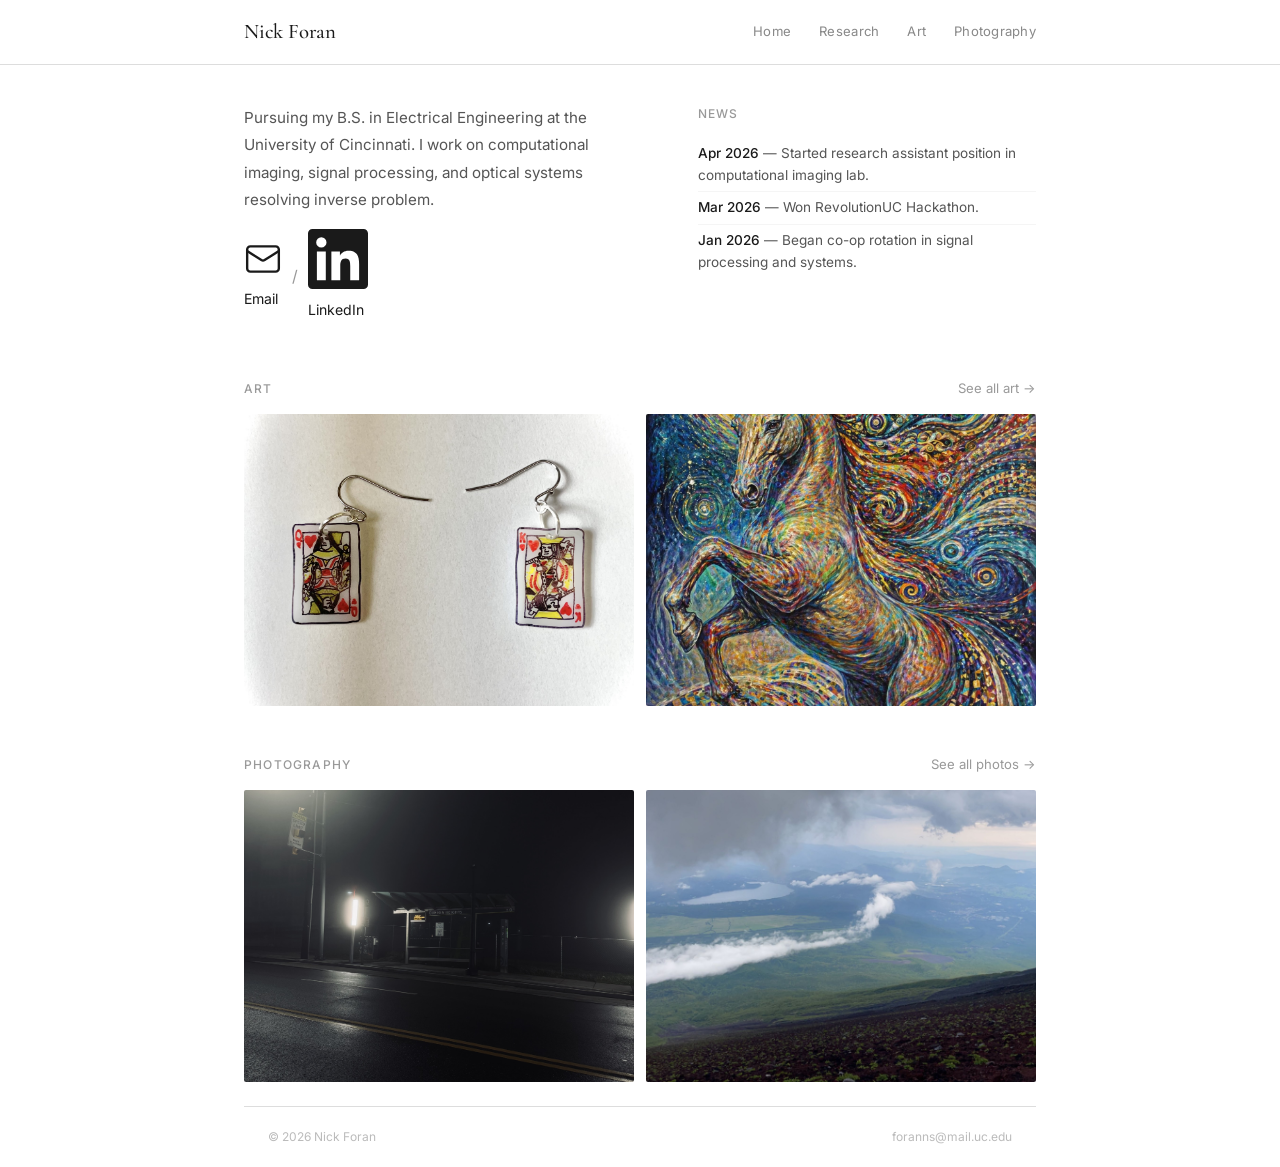
==== index.html @ 4a58c4fb "Update contact links with SVG icons" ====
<!DOCTYPE html>
<html lang="en">
<head>
  <meta charset="utf-8" />
  <meta name="viewport" content="width=device-width, initial-scale=1" />
  <title>Nick Foran</title>
  <link rel="preconnect" href="https://fonts.googleapis.com">
  <link rel="preconnect" href="https://fonts.gstatic.com" crossorigin>
  <link href="https://fonts.googleapis.com/css2?family=Cormorant+Garamond:ital,wght@0,400;0,500;0,600;1,400&family=Inter:wght@300;400;500;600&display=swap" rel="stylesheet">
  <link rel="stylesheet" href="styles.css" />
</head>
<body>

  <header class="site-header">
    <div class="header-bar">
      <a href="index.html" class="logo">Nick Foran</a>
      <nav class="main-nav">
        <a href="index.html">Home</a>
        <a href="research.html">Research</a>
        <a href="art.html">Art</a>
        <a href="photography.html">Photography</a>
      </nav>
      <button class="mobile-menu-btn" onclick="document.querySelector('.mobile-nav').classList.toggle('open')">Menu</button>
      <div class="mobile-nav">
        <a href="index.html">Home</a>
        <a href="research.html">Research</a>
        <a href="art.html">Art</a>
        <a href="photography.html">Photography</a>
      </div>
    </div>
  </header>

  <div class="page-content">

    <section class="home-section">
      <div class="home-grid">
        <div class="about-col">
          <p>
            Pursuing my B.S. in Electrical Engineering at the University of Cincinnati.
            I work on computational imaging, signal processing, and optical systems resolving inverse problem.
          </p>
          <p class="contact-line">
            <a href="mailto:foranns@mail.uc.edu">
              <svg class="icon" viewBox="0 0 24 24" fill="none" stroke="currentColor" stroke-width="1.5" stroke-linecap="round" stroke-linejoin="round"><rect x="2" y="4" width="20" height="16" rx="2"/><path d="m22 7-8.97 5.7a1.94 1.94 0 0 1-2.06 0L2 7"/></svg>
              Email
            </a>
            <span class="emdash">/</span>
            <a href="https://linkedin.com/in/forannick" target="_blank">
              <svg class="icon" viewBox="0 0 24 24" fill="currentColor"><path d="M20.447 20.452h-3.554v-5.569c0-1.328-.027-3.037-1.852-3.037-1.853 0-2.136 1.445-2.136 2.939v5.667H9.351V9h3.414v1.561h.046c.477-.9 1.637-1.85 3.37-1.85 3.601 0 4.267 2.37 4.267 5.455v6.286zM5.337 7.433a2.062 2.062 0 0 1-2.063-2.065 2.064 2.064 0 1 1 2.063 2.065zm1.782 13.019H3.555V9h3.564v11.452zM22.225 0H1.771C.792 0 0 .774 0 1.729v20.542C0 23.227.792 24 1.771 24h20.451C23.2 24 24 23.227 24 22.271V1.729C24 .774 23.2 0 22.222 0h.003z"/></svg>
              LinkedIn
            </a>
          </p>
        </div>
        <div class="news-col">
          <h2>News</h2>
          <ul>
            <li><strong>Apr 2026</strong> — Started research assistant position in computational imaging lab.</li>
            <li><strong>Mar 2026</strong> — Won RevolutionUC Hackathon.</li>
            <li><strong>Jan 2026</strong> — Began co-op rotation in signal processing and systems.</li>
          </ul>
        </div>
      </div>
    </section>

    <!--
    <section class="media">
      <div class="section-heading">
        <h2>Research</h2>
        <a href="research.html" class="see-all">See all research →</a>
      </div>
      <div class="preview-row">
        <img src="images/project1.jpg" alt="Research preview" loading="lazy" />
        <img src="images/project1.jpg" alt="Research preview" loading="lazy" />
      </div>
    </section>
    -->

    <section class="media">
      <div class="section-heading">
        <h2>Art</h2>
        <a href="art.html" class="see-all">See all art →</a>
      </div>
      <div class="preview-row">
        <img src="images/art.jpg" alt="Art sample" loading="lazy" />
        <img src="images/image1.PNG" alt="Art sample" loading="lazy" />
      </div>
    </section>

    <section class="media">
      <div class="section-heading">
        <h2>Photography</h2>
        <a href="photography.html" class="see-all">See all photos →</a>
      </div>
      <div class="preview-row">
        <img src="images/ph.jpg" alt="Photography sample" loading="lazy" />
        <img src="images/photo1.JPG" alt="Photography sample" loading="lazy" />
      </div>
    </section>

    <footer>
      <p>© 2026 Nick Foran</p>
      <a href="mailto:foranns@mail.uc.edu">foranns@mail.uc.edu</a>
    </footer>

  </div>

</body>
</html>
---- styles.css ----
/* ─── Nick Foran ─── */

:root {
  --bg: #ffffff;
  --text: #1a1a1a;
  --muted: #555555;
  --light: #999999;
  --line: #dddddd;
  --serif: 'Cormorant Garamond', Georgia, serif;
  --sans: 'Inter', -apple-system, BlinkMacSystemFont, 'Segoe UI', Roboto, Helvetica, Arial, sans-serif;
}

* { box-sizing: border-box; margin: 0; padding: 0; }

html {
  scroll-behavior: smooth;
  scroll-padding-top: 72px;
  -webkit-font-smoothing: antialiased;
}

body {
  font-family: var(--sans);
  background: var(--bg);
  color: var(--text);
  line-height: 1.65;
  font-size: 15px;
}

a { color: inherit; text-decoration: none; }
a:hover { text-decoration: underline; }

/* ─── Fixed Header ─── */
.site-header {
  position: fixed;
  top: 0; left: 0; right: 0;
  z-index: 1000;
  background: rgba(255,255,255,0.96);
  backdrop-filter: blur(10px);
  -webkit-backdrop-filter: blur(10px);
  border-bottom: 1px solid var(--line);
}

.header-bar {
  max-width: 840px;
  margin: 0 auto;
  padding: 0 24px;
  height: 64px;
  display: flex;
  align-items: center;
  justify-content: space-between;
}

.logo {
  font-family: var(--serif);
  font-size: 1.3rem;
  font-weight: 500;
  color: var(--text);
  text-decoration: none !important;
  letter-spacing: -0.01em;
}

.main-nav {
  display: flex;
  gap: 28px;
}

.main-nav a {
  font-family: var(--sans);
  font-size: 0.82rem;
  font-weight: 400;
  color: #888;
  letter-spacing: 0.02em;
  transition: color 0.2s ease;
  text-decoration: none;
  position: relative;
}

.main-nav a:hover {
  color: var(--text);
}

.main-nav a::after {
  content: '';
  position: absolute;
  bottom: -3px;
  left: 0;
  width: 0;
  height: 1.5px;
  background: var(--text);
  transition: width 0.25s ease;
}

.main-nav a:hover::after {
  width: 100%;
}

.mobile-menu-btn {
  display: none;
  font-family: var(--sans);
  font-size: 0.82rem;
  color: #888;
  background: none;
  border: none;
  cursor: pointer;
  letter-spacing: 0.02em;
}

.mobile-nav {
  display: none;
  position: absolute;
  top: 64px;
  right: 16px;
  background: #fff;
  border: 1px solid var(--line);
  border-radius: 6px;
  box-shadow: 0 8px 24px rgba(0,0,0,0.06);
  padding: 6px;
  min-width: 160px;
}

.mobile-nav.open {
  display: block;
}

.mobile-nav a {
  display: block;
  padding: 10px 12px;
  font-family: var(--sans);
  font-size: 0.85rem;
  color: #888;
  border-radius: 4px;
  text-decoration: none;
}

.mobile-nav a:hover {
  color: var(--text);
  background: rgba(0,0,0,0.03);
}

/* ─── Page Layout ─── */
.page-content {
  max-width: 840px;
  margin: 0 auto;
  padding: 64px 24px 0;
}

/* ─── Home: About + News side by side ─── */
.home-section {
  padding: 40px 0 32px;
}

.home-grid {
  display: grid;
  grid-template-columns: 1.2fr 1fr;
  gap: 48px;
  align-items: start;
}

.about-col p {
  font-size: 0.95rem;
  color: var(--muted);
  line-height: 1.8;
  margin-bottom: 14px;
}

.about-col p:last-of-type {
  margin-bottom: 0;
}

.contact-line {
  display: flex;
  align-items: center;
  gap: 10px;
  flex-wrap: wrap;
  margin-top: 16px;
}

.emdash {
  color: var(--light);
  font-size: 1rem;
  line-height: 1;
}

.contact-line a {
  font-size: 0.88rem;
  color: var(--text);
  text-decoration: none;
}

.contact-line a:hover {
  text-decoration: underline;
}

.news-col h2 {
  font-family: var(--sans);
  font-size: 0.75rem;
  font-weight: 500;
  color: var(--light);
  text-transform: uppercase;
  letter-spacing: 0.1em;
  margin-bottom: 14px;
}

.news-col ul {
  list-style: none;
}

.news-col li {
  font-size: 0.85rem;
  color: var(--muted);
  padding: 5px 0;
  border-bottom: 1px solid #f5f5f5;
  line-height: 1.6;
}

.news-col li:last-child {
  border-bottom: none;
}

.news-col strong {
  color: var(--text);
  font-weight: 500;
}

/* ─── Section headings with See all ─── */
.section-heading {
  display: flex;
  align-items: baseline;
  justify-content: space-between;
  margin-bottom: 14px;
}

.section-heading h2,
section h2 {
  font-family: var(--sans);
  font-size: 0.75rem;
  font-weight: 500;
  color: var(--light);
  text-transform: uppercase;
  letter-spacing: 0.1em;
}

.see-all {
  font-size: 0.82rem;
  color: var(--light);
  text-decoration: none;
}

.see-all:hover {
  color: var(--text);
  text-decoration: underline;
}

/* ─── Research ─── */
.research {
  padding: 32px 0;
}

.research table {
  width: 100%;
  border-collapse: collapse;
}

.research tr {
  vertical-align: top;
}

.r-thumb {
  width: 160px;
  padding: 0 20px 28px 0;
}

.r-thumb img {
  max-width: 160px;
  width: 100%;
  height: auto;
  aspect-ratio: 4 / 3;
  object-fit: cover;
  border-radius: 2px;
  display: block;
}

.r-info {
  padding-bottom: 28px;
}

.r-title {
  font-size: 0.92rem;
  font-weight: 600;
  margin-bottom: 3px;
}

.r-meta {
  font-size: 0.8rem;
  color: var(--muted);
  margin-bottom: 6px;
}

.r-meta strong {
  color: var(--text);
  font-weight: 500;
}

.r-desc {
  font-size: 0.84rem;
  color: var(--muted);
  line-height: 1.5;
}

/* ─── Previews (Home) ─── */
.media {
  padding: 24px 0;
}

.preview-row {
  display: flex;
  gap: 12px;
}

.preview-row img {
  flex: 1;
  min-width: 0;
  width: 100%;
  height: auto;
  aspect-ratio: 4 / 3;
  object-fit: cover;
  display: block;
  border-radius: 2px;
}

/* ─── Gallery Pages ─── */
.gallery {
  padding: 32px 0;
}

.gallery-grid {
  display: grid;
  grid-template-columns: repeat(3, 1fr);
  gap: 10px;
}

.gallery-grid img {
  width: 100%;
  height: auto;
  aspect-ratio: 1 / 1;
  object-fit: cover;
  display: block;
  border-radius: 2px;
}

/* ─── Footer ─── */
footer {
  max-width: 840px;
  margin: 0 auto;
  padding: 20px 24px;
  display: flex;
  justify-content: space-between;
  align-items: baseline;
  flex-wrap: wrap;
  gap: 8px;
  border-top: 1px solid var(--line);
}

footer p,
footer a {
  font-size: 0.75rem;
  color: #bbb;
  text-decoration: none;
}

footer a:hover {
  color: var(--text);
  text-decoration: underline;
}

/* ─── Responsive ─── */
@media (max-width: 640px) {
  .main-nav { display: none; }
  .mobile-menu-btn { display: block; }

  .page-content {
    padding: 64px 20px 0;
  }

  .home-grid {
    grid-template-columns: 1fr;
    gap: 32px;
  }

  .research tr,
  .research td {
    display: block;
  }

  .r-thumb {
    width: 100%;
    padding: 0 0 12px 0;
  }

  .r-thumb img {
    max-width: 100%;
  }

  .preview-row {
    flex-direction: column;
  }

  .gallery-grid {
    grid-template-columns: repeat(2, 1fr);
  }

  footer {
    flex-direction: column;
    gap: 6px;
    text-align: center;
  }
}
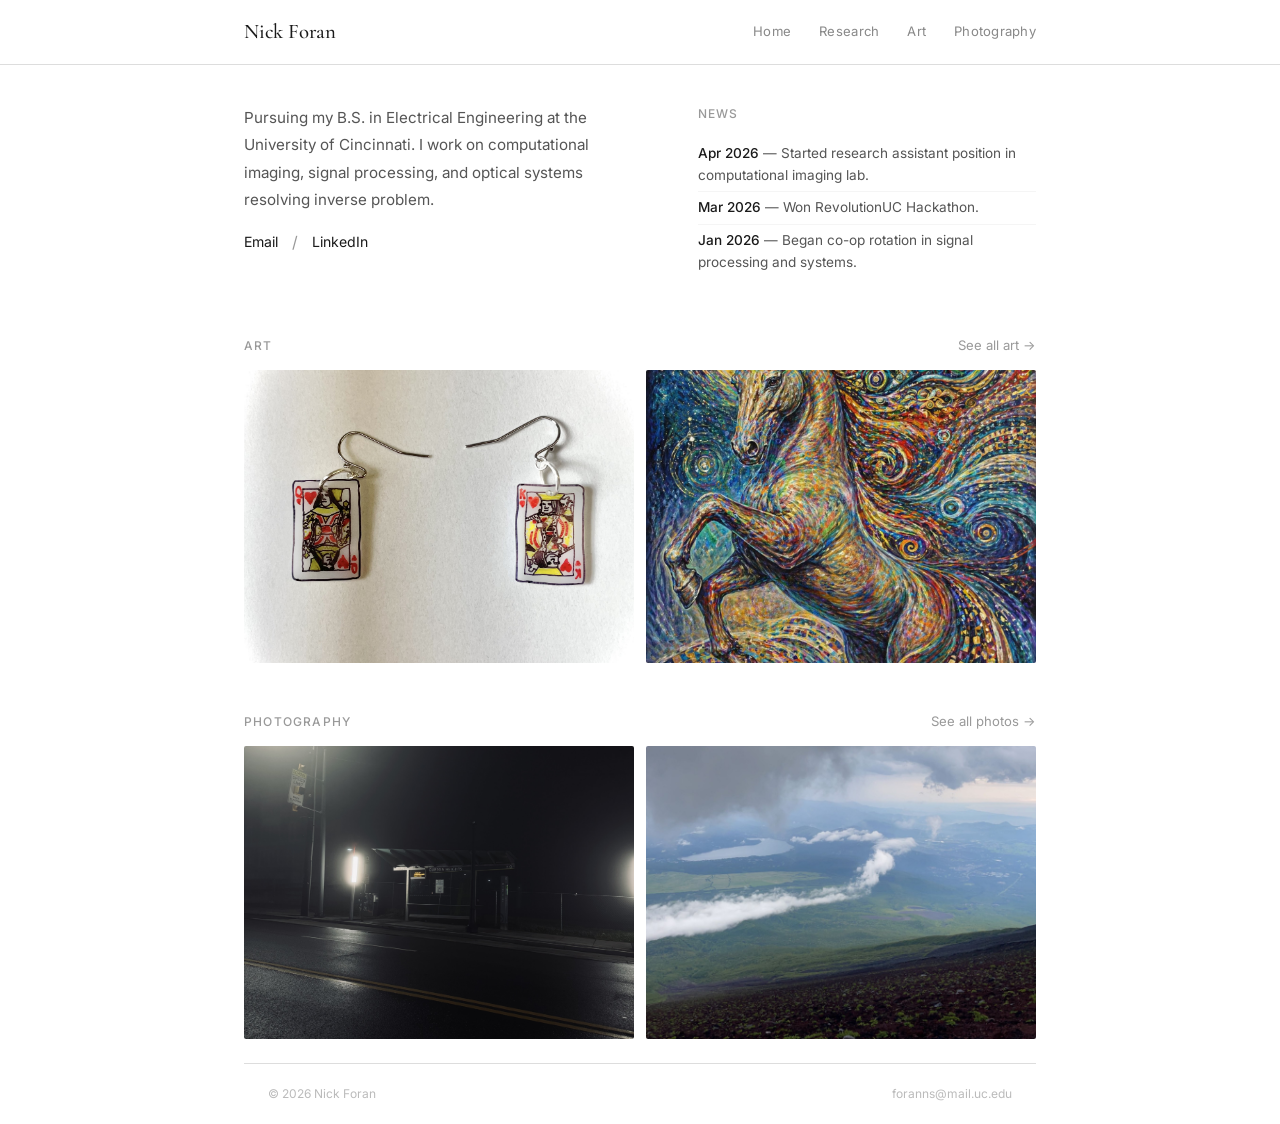
==== commit 0276ffd8: "Refactor contact links in index.html" ====
--- a/index.html
+++ b/index.html
@@ -40,15 +40,9 @@
             I work on computational imaging, signal processing, and optical systems resolving inverse problem.
           </p>
           <p class="contact-line">
-            <a href="mailto:foranns@mail.uc.edu">
-              <svg class="icon" viewBox="0 0 24 24" fill="none" stroke="currentColor" stroke-width="1.5" stroke-linecap="round" stroke-linejoin="round"><rect x="2" y="4" width="20" height="16" rx="2"/><path d="m22 7-8.97 5.7a1.94 1.94 0 0 1-2.06 0L2 7"/></svg>
-              Email
-            </a>
+            <a href="mailto:foranns@mail.uc.edu">Email</a>
             <span class="emdash">/</span>
-            <a href="https://linkedin.com/in/forannick" target="_blank">
-              <svg class="icon" viewBox="0 0 24 24" fill="currentColor"><path d="M20.447 20.452h-3.554v-5.569c0-1.328-.027-3.037-1.852-3.037-1.853 0-2.136 1.445-2.136 2.939v5.667H9.351V9h3.414v1.561h.046c.477-.9 1.637-1.85 3.37-1.85 3.601 0 4.267 2.37 4.267 5.455v6.286zM5.337 7.433a2.062 2.062 0 0 1-2.063-2.065 2.064 2.064 0 1 1 2.063 2.065zm1.782 13.019H3.555V9h3.564v11.452zM22.225 0H1.771C.792 0 0 .774 0 1.729v20.542C0 23.227.792 24 1.771 24h20.451C23.2 24 24 23.227 24 22.271V1.729C24 .774 23.2 0 22.222 0h.003z"/></svg>
-              LinkedIn
-            </a>
+            <a href="https://linkedin.com/in/forannick" target="_blank">LinkedIn</a>
           </p>
         </div>
         <div class="news-col">
--- a/styles.css
+++ b/styles.css
@@ -167,28 +167,38 @@
   margin-bottom: 0;
 }
 
+/* ─── Contact line with icons ─── */
 .contact-line {
   display: flex;
   align-items: center;
-  gap: 10px;
+  gap: 14px;
   flex-wrap: wrap;
   margin-top: 16px;
+}
+
+.contact-line a {
+  display: inline-flex;
+  align-items: center;
+  gap: 6px;
+  font-size: 0.88rem;
+  color: var(--text);
+  text-decoration: none;
+}
+
+.contact-line a:hover {
+  text-decoration: underline;
+}
+
+.icon {
+  width: 15px;
+  height: 15px;
+  flex-shrink: 0;
 }
 
 .emdash {
   color: var(--light);
   font-size: 1rem;
   line-height: 1;
-}
-
-.contact-line a {
-  font-size: 0.88rem;
-  color: var(--text);
-  text-decoration: none;
-}
-
-.contact-line a:hover {
-  text-decoration: underline;
 }
 
 .news-col h2 {
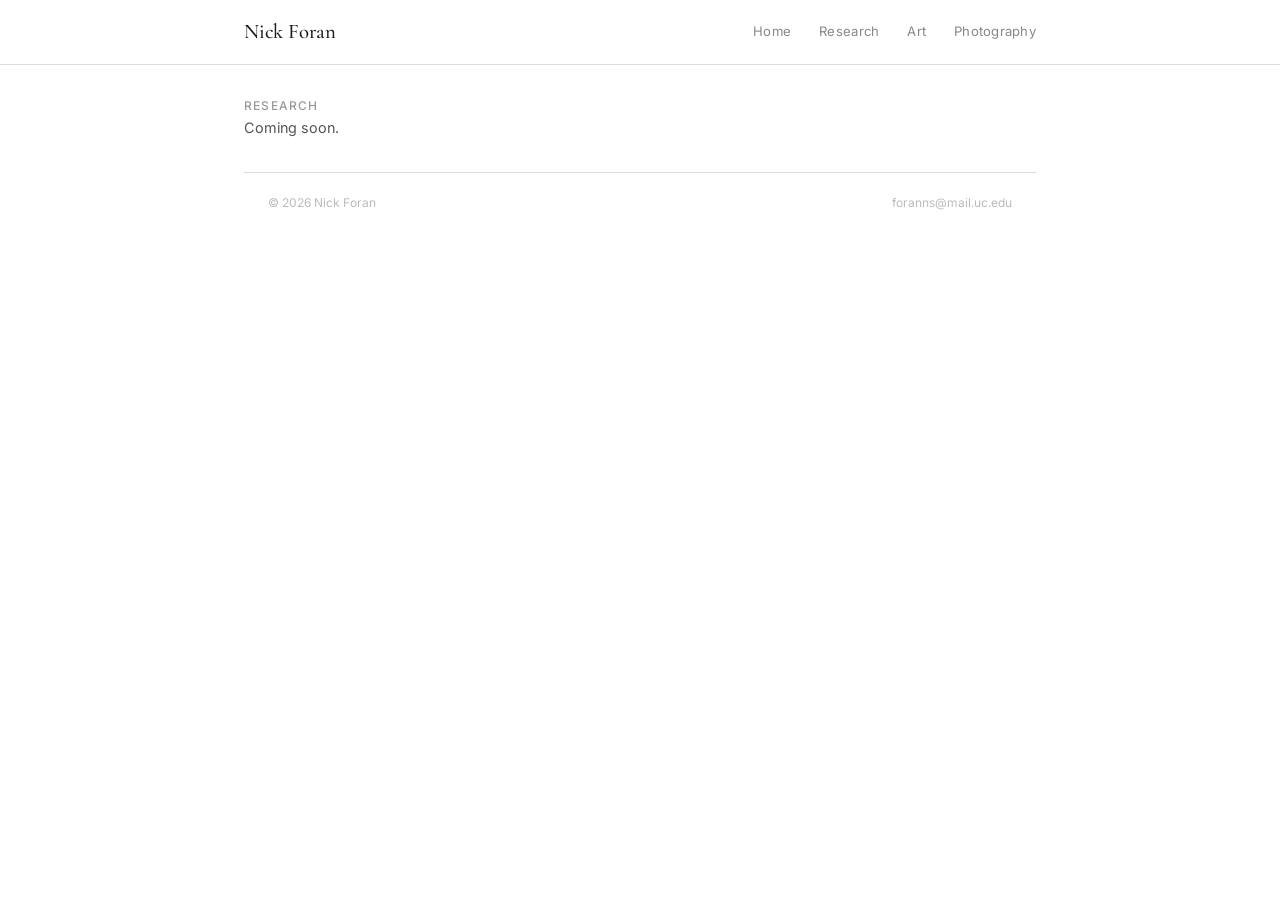
==== commit 4916e938: "Change title and add research section Updated the title and added a research section with a placehol" ====
--- a/index.html
+++ b/index.html
@@ -3,7 +3,7 @@
 <head>
   <meta charset="utf-8" />
   <meta name="viewport" content="width=device-width, initial-scale=1" />
-  <title>Nick Foran</title>
+  <title>Research — Nick Foran</title>
   <link rel="preconnect" href="https://fonts.googleapis.com">
   <link rel="preconnect" href="https://fonts.gstatic.com" crossorigin>
   <link href="https://fonts.googleapis.com/css2?family=Cormorant+Garamond:ital,wght@0,400;0,500;0,600;1,400&family=Inter:wght@300;400;500;600&display=swap" rel="stylesheet">
@@ -32,63 +32,9 @@
 
   <div class="page-content">
 
-    <section class="home-section">
-      <div class="home-grid">
-        <div class="about-col">
-          <p>
-            Pursuing my B.S. in Electrical Engineering at the University of Cincinnati.
-            I work on computational imaging, signal processing, and optical systems resolving inverse problem.
-          </p>
-          <p class="contact-line">
-            <a href="mailto:foranns@mail.uc.edu">Email</a>
-            <span class="emdash">/</span>
-            <a href="https://linkedin.com/in/forannick" target="_blank">LinkedIn</a>
-          </p>
-        </div>
-        <div class="news-col">
-          <h2>News</h2>
-          <ul>
-            <li><strong>Apr 2026</strong> — Started research assistant position in computational imaging lab.</li>
-            <li><strong>Mar 2026</strong> — Won RevolutionUC Hackathon.</li>
-            <li><strong>Jan 2026</strong> — Began co-op rotation in signal processing and systems.</li>
-          </ul>
-        </div>
-      </div>
-    </section>
-
-    <!--
-    <section class="media">
-      <div class="section-heading">
-        <h2>Research</h2>
-        <a href="research.html" class="see-all">See all research →</a>
-      </div>
-      <div class="preview-row">
-        <img src="images/project1.jpg" alt="Research preview" loading="lazy" />
-        <img src="images/project1.jpg" alt="Research preview" loading="lazy" />
-      </div>
-    </section>
-    -->
-
-    <section class="media">
-      <div class="section-heading">
-        <h2>Art</h2>
-        <a href="art.html" class="see-all">See all art →</a>
-      </div>
-      <div class="preview-row">
-        <img src="images/art.jpg" alt="Art sample" loading="lazy" />
-        <img src="images/image1.PNG" alt="Art sample" loading="lazy" />
-      </div>
-    </section>
-
-    <section class="media">
-      <div class="section-heading">
-        <h2>Photography</h2>
-        <a href="photography.html" class="see-all">See all photos →</a>
-      </div>
-      <div class="preview-row">
-        <img src="images/ph.jpg" alt="Photography sample" loading="lazy" />
-        <img src="images/photo1.JPG" alt="Photography sample" loading="lazy" />
-      </div>
+    <section class="research">
+      <h2>Research</h2>
+      <p style="font-size: 0.9rem; color: #555;">Coming soon.</p>
     </section>
 
     <footer>
--- a/styles.css
+++ b/styles.css
@@ -167,19 +167,15 @@
   margin-bottom: 0;
 }
 
-/* ─── Contact line with icons ─── */
 .contact-line {
   display: flex;
   align-items: center;
-  gap: 14px;
+  gap: 10px;
   flex-wrap: wrap;
   margin-top: 16px;
 }
 
 .contact-line a {
-  display: inline-flex;
-  align-items: center;
-  gap: 6px;
   font-size: 0.88rem;
   color: var(--text);
   text-decoration: none;
@@ -187,12 +183,6 @@
 
 .contact-line a:hover {
   text-decoration: underline;
-}
-
-.icon {
-  width: 15px;
-  height: 15px;
-  flex-shrink: 0;
 }
 
 .emdash {
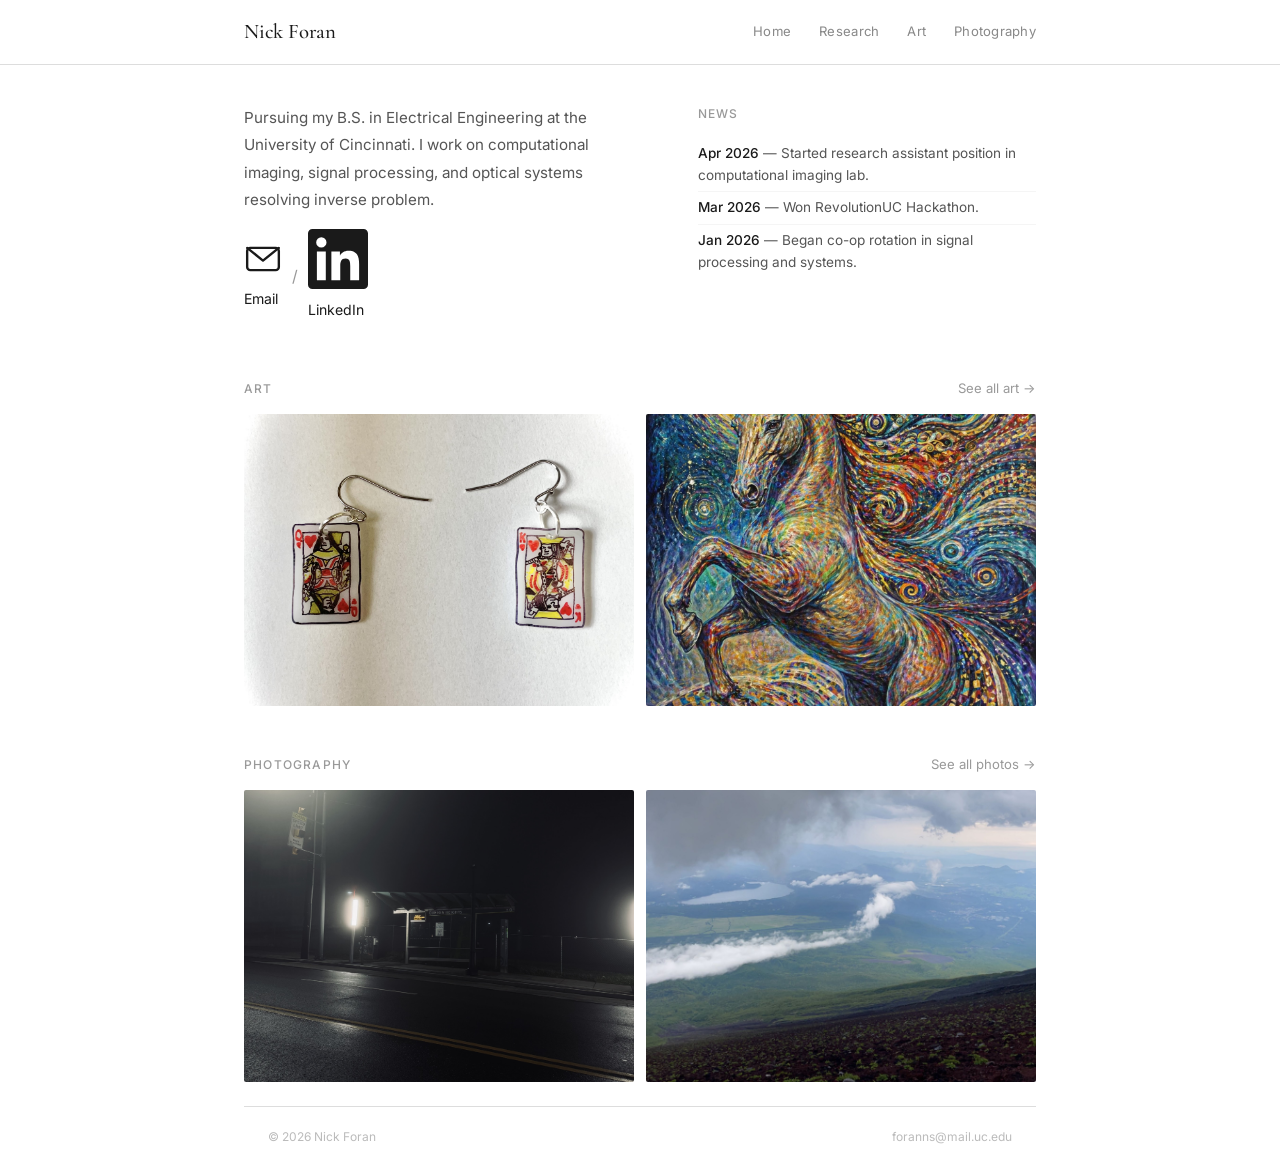
==== commit 9ea8f9ac: "Update index.html" ====
--- a/index.html
+++ b/index.html
@@ -3,7 +3,7 @@
 <head>
   <meta charset="utf-8" />
   <meta name="viewport" content="width=device-width, initial-scale=1" />
-  <title>Research — Nick Foran</title>
+  <title>Nick Foran</title>
   <link rel="preconnect" href="https://fonts.googleapis.com">
   <link rel="preconnect" href="https://fonts.gstatic.com" crossorigin>
   <link href="https://fonts.googleapis.com/css2?family=Cormorant+Garamond:ital,wght@0,400;0,500;0,600;1,400&family=Inter:wght@300;400;500;600&display=swap" rel="stylesheet">
@@ -32,9 +32,61 @@
 
   <div class="page-content">
 
-    <section class="research">
-      <h2>Research</h2>
-      <p style="font-size: 0.9rem; color: #555;">Coming soon.</p>
+    <section class="home-section">
+      <div class="home-grid">
+        <div class="about-col">
+          <p>
+            Pursuing my B.S. in Electrical Engineering at the University of Cincinnati.
+            I work on computational imaging, signal processing, and optical systems resolving inverse problem.
+          </p>
+          <p class="contact-line">
+            <a href="mailto:foranns@mail.uc.edu">
+              <svg class="icon" viewBox="0 0 24 24" fill="none" stroke="currentColor" stroke-width="1.5" stroke-linecap="round" stroke-linejoin="round">
+                <rect x="2" y="5" width="20" height="14" rx="2"/>
+                <path d="m2 5 10 8 10-8"/>
+              </svg>
+              Email
+            </a>
+            <span class="emdash">/</span>
+            <a href="https://linkedin.com/in/forannick" target="_blank">
+              <svg class="icon linkedin" viewBox="0 0 24 24" fill="currentColor">
+                <path d="M20.447 20.452h-3.554v-5.569c0-1.328-.027-3.037-1.852-3.037-1.853 0-2.136 1.445-2.136 2.939v5.667H9.351V9h3.414v1.561h.046c.477-.9 1.637-1.85 3.37-1.85 3.601 0 4.267 2.37 4.267 5.455v6.286zM5.337 7.433a2.062 2.062 0 0 1-2.063-2.065 2.064 2.064 0 1 1 2.063 2.065zm1.782 13.019H3.555V9h3.564v11.452zM22.225 0H1.771C.792 0 0 .774 0 1.729v20.542C0 23.227.792 24 1.771 24h20.451C23.2 24 24 23.227 24 22.271V1.729C24 .774 23.2 0 22.222 0h.003z"/>
+              </svg>
+              LinkedIn
+            </a>
+          </p>
+        </div>
+        <div class="news-col">
+          <h2>News</h2>
+          <ul>
+            <li><strong>Apr 2026</strong> — Started research assistant position in computational imaging lab.</li>
+            <li><strong>Mar 2026</strong> — Won RevolutionUC Hackathon.</li>
+            <li><strong>Jan 2026</strong> — Began co-op rotation in signal processing and systems.</li>
+          </ul>
+        </div>
+      </div>
+    </section>
+
+    <section class="media">
+      <div class="section-heading">
+        <h2>Art</h2>
+        <a href="art.html" class="see-all">See all art →</a>
+      </div>
+      <div class="preview-row">
+        <img src="images/art.jpg" alt="Art sample" loading="lazy" />
+        <img src="images/image1.PNG" alt="Art sample" loading="lazy" />
+      </div>
+    </section>
+
+    <section class="media">
+      <div class="section-heading">
+        <h2>Photography</h2>
+        <a href="photography.html" class="see-all">See all photos →</a>
+      </div>
+      <div class="preview-row">
+        <img src="images/ph.jpg" alt="Photography sample" loading="lazy" />
+        <img src="images/photo1.JPG" alt="Photography sample" loading="lazy" />
+      </div>
     </section>
 
     <footer>
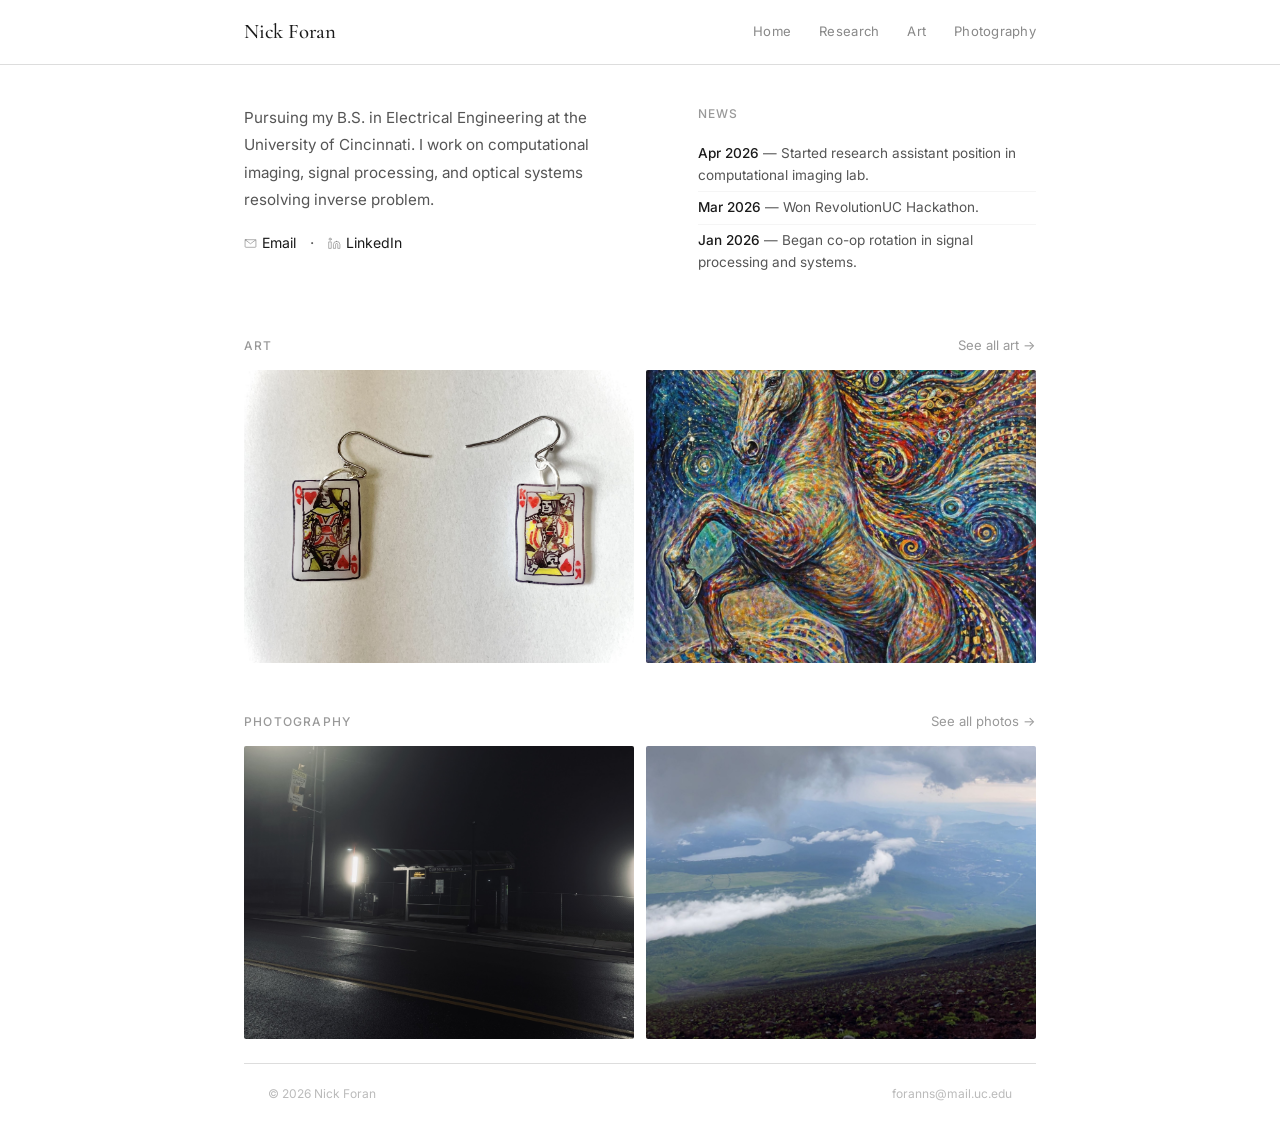
==== commit e98a4225: "Update SVG icons and contact links in index.html" ====
--- a/index.html
+++ b/index.html
@@ -41,16 +41,18 @@
           </p>
           <p class="contact-line">
             <a href="mailto:foranns@mail.uc.edu">
-              <svg class="icon" viewBox="0 0 24 24" fill="none" stroke="currentColor" stroke-width="1.5" stroke-linecap="round" stroke-linejoin="round">
-                <rect x="2" y="5" width="20" height="14" rx="2"/>
-                <path d="m2 5 10 8 10-8"/>
+              <svg class="icon" viewBox="0 0 24 24" fill="none" stroke="currentColor" stroke-width="1" stroke-linecap="round" stroke-linejoin="round">
+                <rect x="2" y="5" width="20" height="14" rx="1.5"/>
+                <path d="m2 5 10 7.5L22 5"/>
               </svg>
               Email
             </a>
-            <span class="emdash">/</span>
+            <span class="dot">·</span>
             <a href="https://linkedin.com/in/forannick" target="_blank">
-              <svg class="icon linkedin" viewBox="0 0 24 24" fill="currentColor">
-                <path d="M20.447 20.452h-3.554v-5.569c0-1.328-.027-3.037-1.852-3.037-1.853 0-2.136 1.445-2.136 2.939v5.667H9.351V9h3.414v1.561h.046c.477-.9 1.637-1.85 3.37-1.85 3.601 0 4.267 2.37 4.267 5.455v6.286zM5.337 7.433a2.062 2.062 0 0 1-2.063-2.065 2.064 2.064 0 1 1 2.063 2.065zm1.782 13.019H3.555V9h3.564v11.452zM22.225 0H1.771C.792 0 0 .774 0 1.729v20.542C0 23.227.792 24 1.771 24h20.451C23.2 24 24 23.227 24 22.271V1.729C24 .774 23.2 0 22.222 0h.003z"/>
+              <svg class="icon" viewBox="0 0 24 24" fill="none" stroke="currentColor" stroke-width="1" stroke-linecap="round" stroke-linejoin="round">
+                <path d="M16 8a6 6 0 0 1 6 6v7h-4v-7a2 2 0 0 0-4 0v7h-4v-7a6 6 0 0 1 6-6z"/>
+                <rect x="2" y="9" width="4" height="12"/>
+                <circle cx="4" cy="4" r="2"/>
               </svg>
               LinkedIn
             </a>
--- a/styles.css
+++ b/styles.css
@@ -167,15 +167,19 @@
   margin-bottom: 0;
 }
 
+/* ─── Contact line with thin icons ─── */
 .contact-line {
   display: flex;
   align-items: center;
-  gap: 10px;
+  gap: 14px;
   flex-wrap: wrap;
   margin-top: 16px;
 }
 
 .contact-line a {
+  display: inline-flex;
+  align-items: center;
+  gap: 5px;
   font-size: 0.88rem;
   color: var(--text);
   text-decoration: none;
@@ -183,6 +187,23 @@
 
 .contact-line a:hover {
   text-decoration: underline;
+}
+
+.icon {
+  width: 13px;
+  height: 13px;
+  flex-shrink: 0;
+  opacity: 0.65;
+  transition: opacity 0.2s ease;
+}
+
+.contact-line a:hover .icon {
+  opacity: 1;
+}
+
+.icon.linkedin {
+  fill: currentColor;
+  stroke: none;
 }
 
 .emdash {
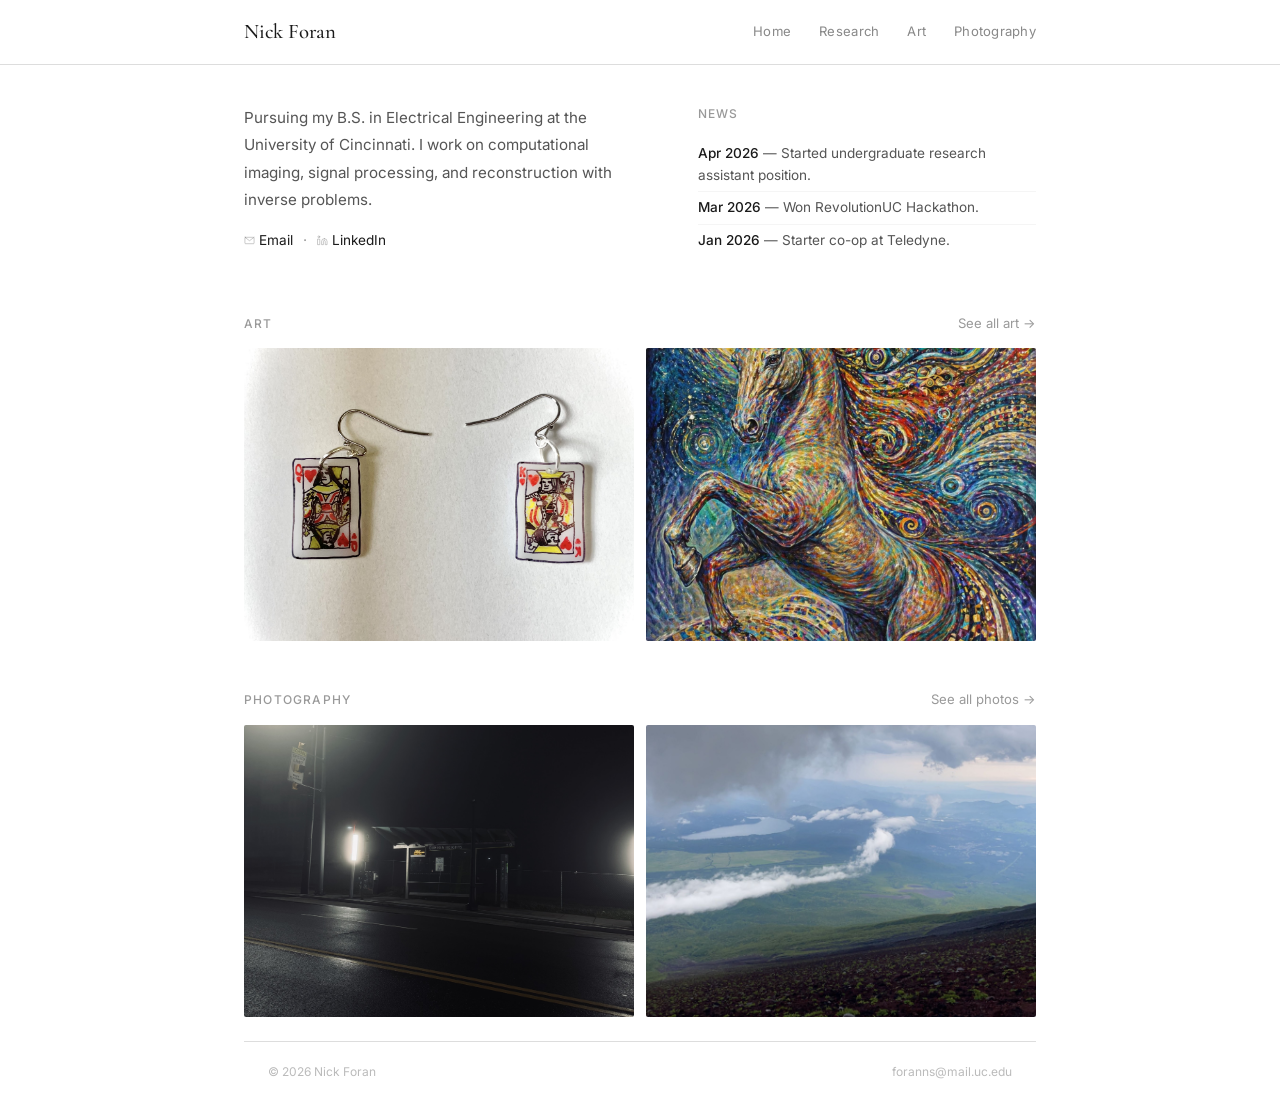
==== commit f85dd8da: "Update index.html" ====
--- a/index.html
+++ b/index.html
@@ -3,7 +3,7 @@
 <head>
   <meta charset="utf-8" />
   <meta name="viewport" content="width=device-width, initial-scale=1" />
-  <title>Nick Foran</title>
+  <title>NICK FORAN</title>
   <link rel="preconnect" href="https://fonts.googleapis.com">
   <link rel="preconnect" href="https://fonts.gstatic.com" crossorigin>
   <link href="https://fonts.googleapis.com/css2?family=Cormorant+Garamond:ital,wght@0,400;0,500;0,600;1,400&family=Inter:wght@300;400;500;600&display=swap" rel="stylesheet">
@@ -37,7 +37,7 @@
         <div class="about-col">
           <p>
             Pursuing my B.S. in Electrical Engineering at the University of Cincinnati.
-            I work on computational imaging, signal processing, and optical systems resolving inverse problem.
+            I work on computational imaging, signal processing, and reconstruction with inverse problems.
           </p>
           <p class="contact-line">
             <a href="mailto:foranns@mail.uc.edu">
@@ -61,9 +61,9 @@
         <div class="news-col">
           <h2>News</h2>
           <ul>
-            <li><strong>Apr 2026</strong> — Started research assistant position in computational imaging lab.</li>
+            <li><strong>Apr 2026</strong> — Started undergraduate research assistant position.</li>
             <li><strong>Mar 2026</strong> — Won RevolutionUC Hackathon.</li>
-            <li><strong>Jan 2026</strong> — Began co-op rotation in signal processing and systems.</li>
+            <li><strong>Jan 2026</strong> — Starter co-op at Teledyne. </li>
           </ul>
         </div>
       </div>
--- a/styles.css
+++ b/styles.css
@@ -167,20 +167,20 @@
   margin-bottom: 0;
 }
 
-/* ─── Contact line with thin icons ─── */
+/* ─── Contact line with minimal icons ─── */
 .contact-line {
   display: flex;
   align-items: center;
-  gap: 14px;
+  gap: 10px;
   flex-wrap: wrap;
-  margin-top: 16px;
+  margin-top: 14px;
 }
 
 .contact-line a {
   display: inline-flex;
   align-items: center;
-  gap: 5px;
-  font-size: 0.88rem;
+  gap: 4px;
+  font-size: 0.85rem;
   color: var(--text);
   text-decoration: none;
 }
@@ -190,26 +190,20 @@
 }
 
 .icon {
-  width: 13px;
-  height: 13px;
+  width: 11px;
+  height: 11px;
   flex-shrink: 0;
-  opacity: 0.65;
-  transition: opacity 0.2s ease;
+  opacity: 0.5;
 }
 
 .contact-line a:hover .icon {
-  opacity: 1;
-}
-
-.icon.linkedin {
-  fill: currentColor;
-  stroke: none;
-}
-
-.emdash {
+  opacity: 0.8;
+}
+
+.dot {
   color: var(--light);
-  font-size: 1rem;
-  line-height: 1;
+  font-size: 0.9rem;
+  user-select: none;
 }
 
 .news-col h2 {
